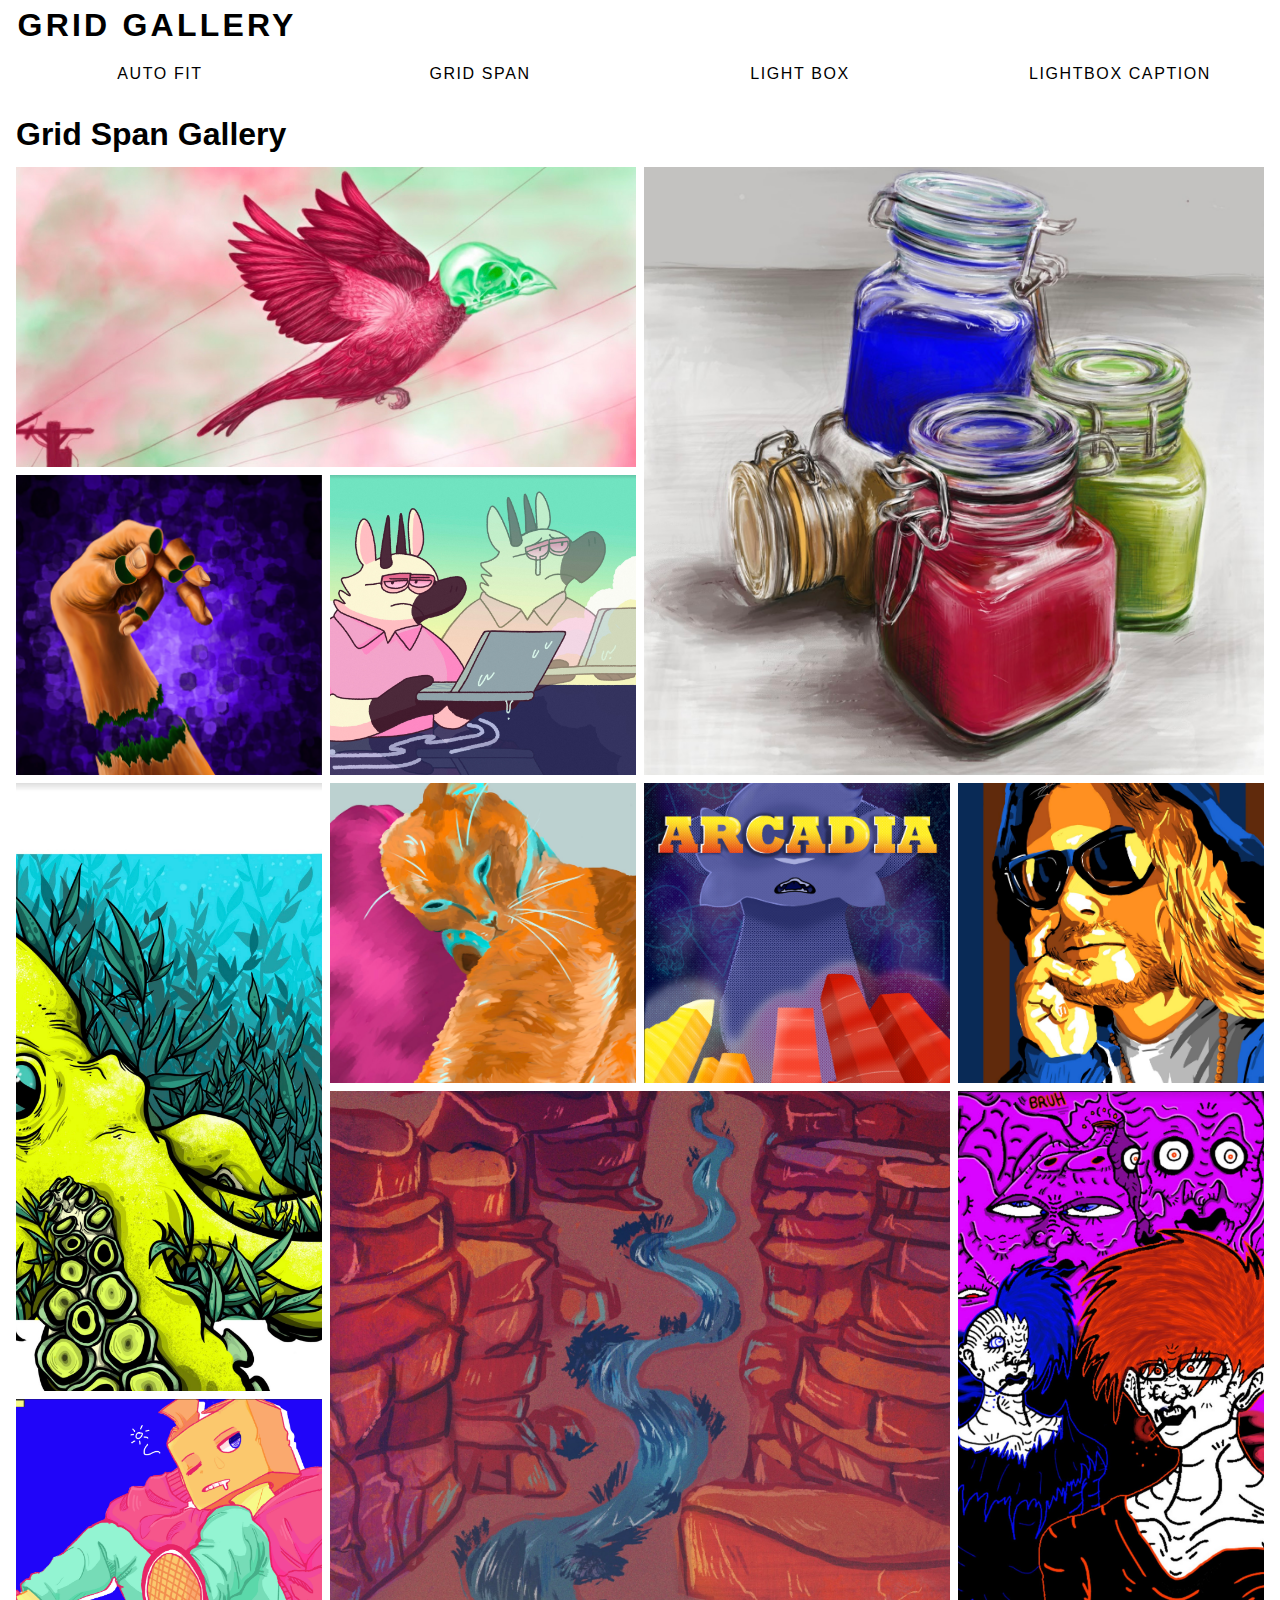
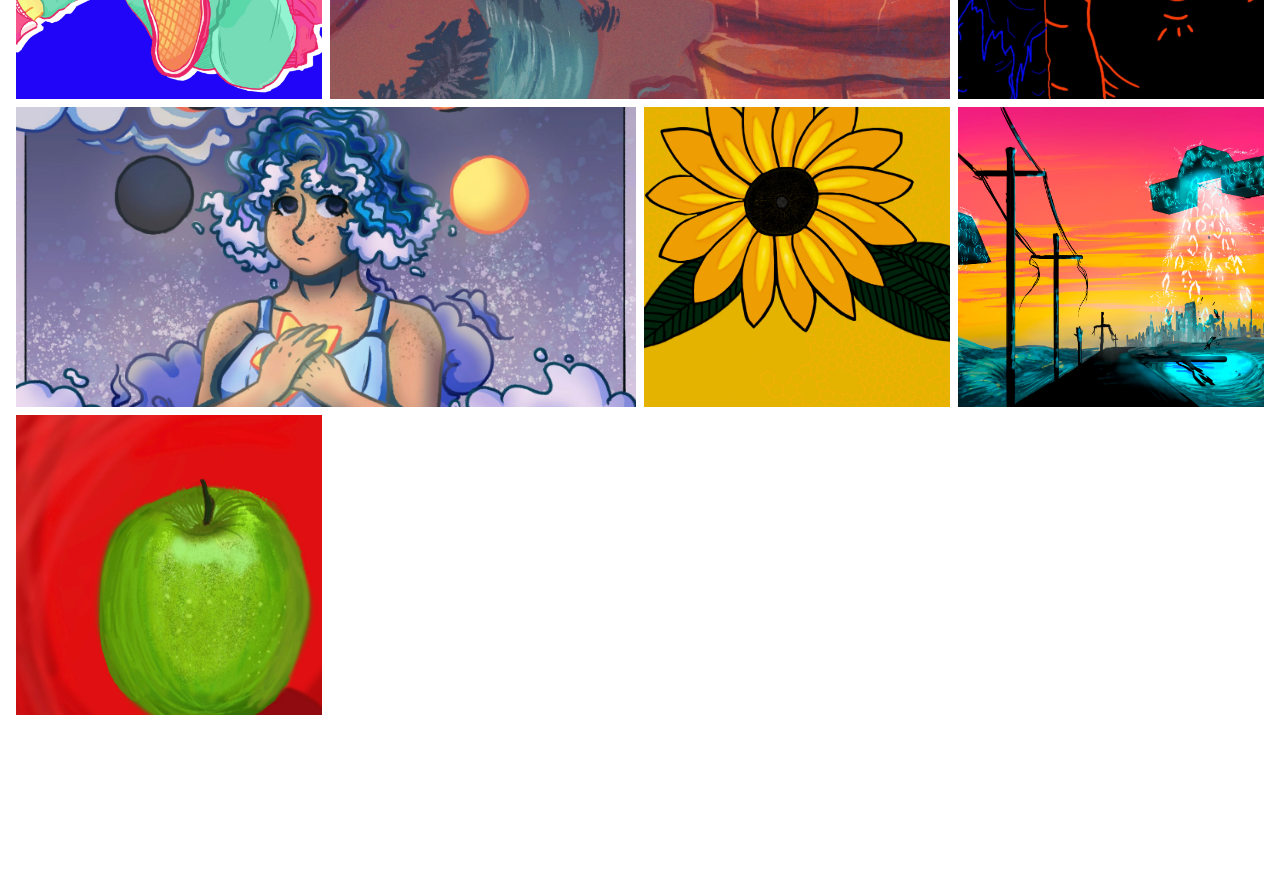
==== lightbox-caption.html @ 48a7dc5f "initial commit" ====
<!DOCTYPE html>
<html lang="en">
<head>
    <meta charset="UTF-8">
    <meta name="viewport" content="width=device-width, initial-scale=1.0">
    <link rel="stylesheet" href="css/styles.css">
    <link rel="stylesheet" href="css/glightbox.min.css">
    <title>Lightbox Caption Gallery</title>
</head>
<body>
    <header>
        <nav class="header-nav">
            <h1 class="logo"><a href="index.html">Grid Gallery</a></h1>
            <ul class="nav-menu">
                <li class="nav-item"><a href="index.html">Auto Fit</a></li>
                <li class="nav-item"><a href="grid-span.html">Grid Span</a></li>
                <li class="nav-item"><a href="lightbox.html">Light Box</a></li>
                <li class="nav-item"><a href="lightbox-caption.html">Lightbox Caption</a></li>
            </ul>
        </nav>
    </header>
    <main class="gallery-page">
        <h1>Grid Span Gallery</h1>
        <section class="gallery-span">
            <div class="gallery-item w-2"
                ><a href="img/menu-1.jpg" class="glightbox" data-glightbox="title:Bird; description: Bird flying under tellephone wires"
                    ><img src="img/menu-1.jpg" alt="portrait" class="gallery-img"
                ></a>
            </div>
            <div class="gallery-item w-2 h-2"
                ><a href="img/menu-2.jpg" class="glightbox"
                    ><img src="img/menu-2.jpg" alt="portrait" class="gallery-img"
                ></a>
            </div>
            <div class="gallery-item"
                ><a href="img/menu-3.jpg" class="glightbox"
                    ><img src="img/menu-3.jpg" alt="portrait" class="gallery-img"
                ></a>
            </div>
            <div class="gallery-item"
                ><a href="img/menu-4.jpg" class="glightbox"
                    ><img src="img/menu-4.jpg" alt="portrait" class="gallery-img"
                ></a>
            </div>
            <div class="gallery-item h-2"
                ><a href="img/menu-5.jpg" class="glightbox"
                    ><img src="img/menu-5.jpg" alt="portrait" class="gallery-img"
                ></a>
            </div>
            <div class="gallery-item"
                ><a href="img/menu-6.jpg" class="glightbox"
                    ><img src="img/menu-6.jpg" alt="portrait" class="gallery-img"
                    ></a>
                </div>
            <div class="gallery-item"
                ><a href="img/menu-7.jpg" class="glightbox"
                    ><img src="img/menu-7.jpg" alt="portrait" class="gallery-img"
                ></a>
            </div>
            <div class="gallery-item w-2 h-2"
                ><a href="img/menu-8.jpg"
                    ><img src="img/menu-8.jpg" alt="portrait" class="gallery-img"
                ></a></div>
            <div class="gallery-item"
                ><a href="img/menu-9.jpg" class="glightbox"
                    ><img src="img/menu-9.jpg" alt="portrait" class="gallery-img"
                ></a>
            </div>
            <div class="gallery-item h-2"
                ><a href="img/menu-10.jpg" class="glightbox"
                    ><img src="img/menu-10.jpg" alt="portrait" class="gallery-img"
                ></a>
            </div>
            <div class="gallery-item"
                ><a href="img/menu-11.jpg" class="glightbox"
                    ><img src="img/menu-11.jpg" alt="portrait" class="gallery-img h-3"
                ></a>
            </div>
            <div class="gallery-item w-2"
                ><a href="img/menu-12.jpg" class="glightbox"
                    ><img src="img/menu-12.jpg" alt="portrait" class="gallery-img w-2 h-3"
                ></a>
            </div>
            <div class="gallery-item"
                ><a href="img/menu-13.jpg" class="glightbox"
                    ><img src="img/menu-13.jpg" alt="portrait" class="gallery-img"
                ></a>
            </div>
            <div class="gallery-item"
                ><a href="img/menu-14.jpg" class="glightbox"
                    ><img src="img/menu-14.jpg" alt="portrait" class="gallery-img w-2 h-3"
                ></a>
            </div>
            <div class="gallery-item"
                ><a href="img/menu-15.jpg" class="glightbox"
                    ><img src="img/menu-15.jpg" alt="portrait" class="gallery-img"
                ></a>
            </div>
        </section>
    </main>
    <script src="js/glightbox.min.js"></script>
    <script type="text/javascript">
    const lightbox = GLightbox({ loop: true });
    </script>
</body>
</html>
---- css/styles.css ----
/* Basic Styles*/
html {
  font-size: 100%;
  line-height: 1.5rem;
  box-sizing: border-box;
  font-family: Arial, Helvetica, sans-serif;
  height: 100%;
}

body {
  margin: 0 auto;
  padding: 0;
  height: 100%;
  max-width: 1400px;
}

*,
*::before,
*::after {
  box-sizing: inherit;
}

img {
  width: 100%;
  height: auto;
  display: block;
}

/* Begin Navbar Styles*/
.hearder-nav {
  display: flex;
  flex-wrap: wrap;
  justify-content: center;
  align-items: center;
  line-height: 2rem;
  overflow: hidden;
  margin-bottom: 0.5rem;
  background-color: #ffffff;
  font-family: Arial, Helvetica, sans-serif;
}

.logo,
.nav-menu {
  text-transform: uppercase;
}
.nav-menu {
  list-style: none;
  display: flex;
  flex-wrap: wrap;
  justify-content: space-evenly;
  align-items: center;
  padding: 0;
  margin: 0;
}

.nav-item {
  flex: 1 0 50%;
  text-align: center;
}

.logo a,
.nav-menu a {
  display: block;
  text-decoration: none;
  letter-spacing: 0.2rem;
  padding: 0.8rem;
  color: #000000;
}

.logo a {
  font-weight: bold;
  font-size: 2rem;
}

.logo {
  margin: 0 auto;
}

.nav-menu a {
  letter-spacing: 0.1rem;
  border-bottom: 1px solid #ffffff;
  transition: all ease 0.2s;
}

.nav-menu a:hover {
  background-color: #ffffff;
  color: #000000;
  transform: none;
  border-bottom: 1px solid #000000;
  transition: all ease 0.2s;
}

.nav-menu a:active {
  transform: scale(0.9);
}

/* begin grid gallery styles */

.gallery-page {
  padding: 0 1rem 10rem 1rem;
}

.gallery-auto-fit {
  display: grid;
  grid-template-columns: repeat(auto-fit, minmax(300px, 1fr));
  grid-auto-rows: 300px;
  grid-gap: 0.5rem;
}

.gallery-span {
  display: grid;
  grid-template-columns: 1fr;
  grid-auto-rows: 300px;
  grid-gap: 0.5rem;
  grid-auto-flow: dense;
}

.gallery-item {
  height: 100%;
  width: 100%;
  overflow: hidden;
}

.gallery-img {
  height: 100%;
  object-fit: cover;
  transition: 0.5s ease-in-out;
}

.gallery-img:hover {
  transform: scale(1.5);
}

.w-1,
.w-2,
.w-3,
.w-4,
.w-5,
.w-6 {
  grid-column: span 1;
}

.h-1,
.h-2,
.h-3,
.h-4,
.h-5,
.h-6 {
  grid-row: span 1;
}

/* Begin media queries for large screens */
@media (min-width: 600px) {
  .hearder-nav {
    line-height: 1.5rem;
  }
  .nav-menu {
    width: 100%;
  }
  .nav-item {
    flex: 1 0 10%;
  }
  .gallery-span {
    grid-template-columns: repeat(auto-fit, minmax(300px, 1fr));
  }
  .w-1 {
    grid-column: span 1;
  }
  .w-2 {
    grid-column: span 2;
  }
  .w-3 {
    grid-column: span 3;
  }
  .w-4 {
    grid-column: span 4;
  }
  .w-5 {
    grid-column: span 5;
  }
  .w-6 {
    grid-column: span 6;
  }
  .h-1 {
    grid-row: span 1;
  }
  .h-2 {
    grid-row: span 2;
  }
  .h-3 {
    grid-row: span 3;
  }
  .h-4 {
    grid-row: span 4;
  }
  .h-5 {
    grid-row: span 5;
  }
  .h-6 {
    grid-row: span 6;
  }
}

@media (min-width: 900px) {
  .hearder-nav {
    justify-content: space-between;
    padding: 1rem 0;
    margin: 1rem auto 2rem auto;
    line-height: 1rem;
  }
  .nav-item {
    white-space: nowrap;
  }

  .nav-menu {
    width: auto;
  }
  .logo {
    margin: 0 0 0 0.3rem;
  }
}
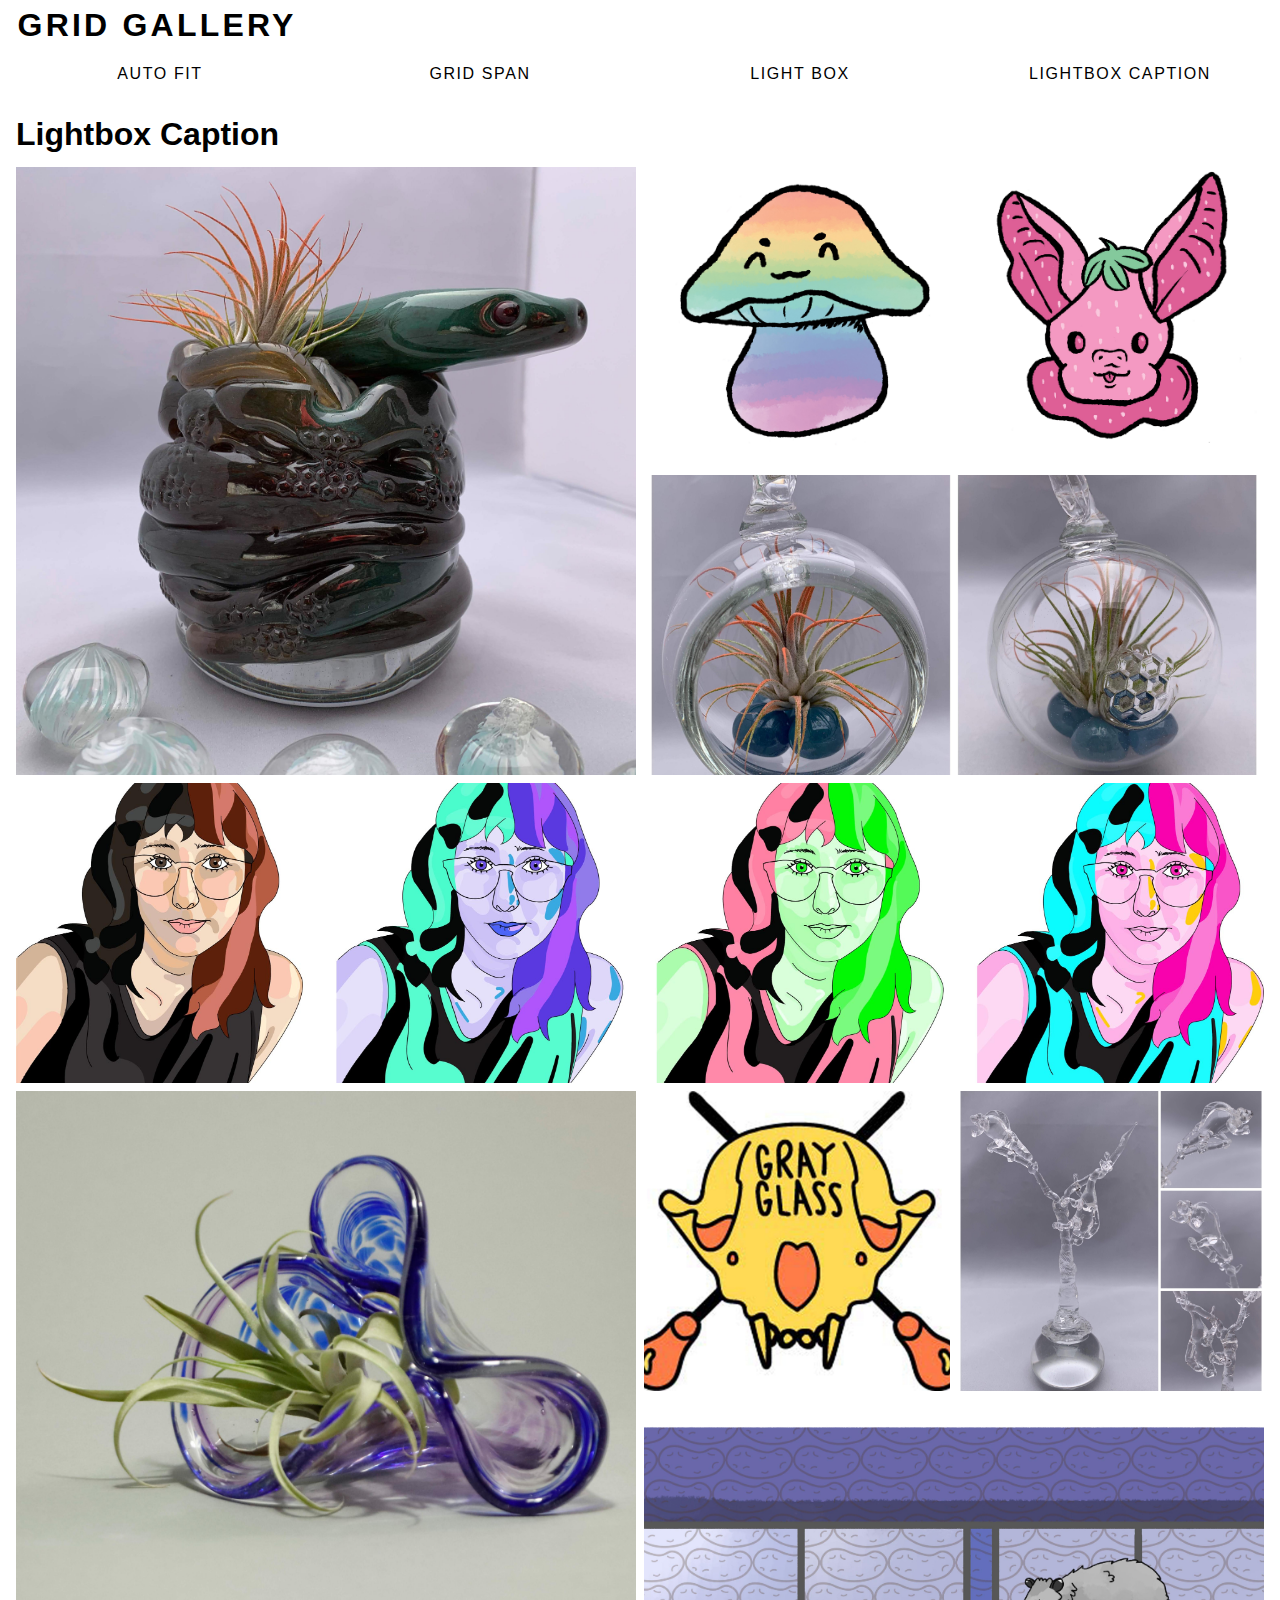
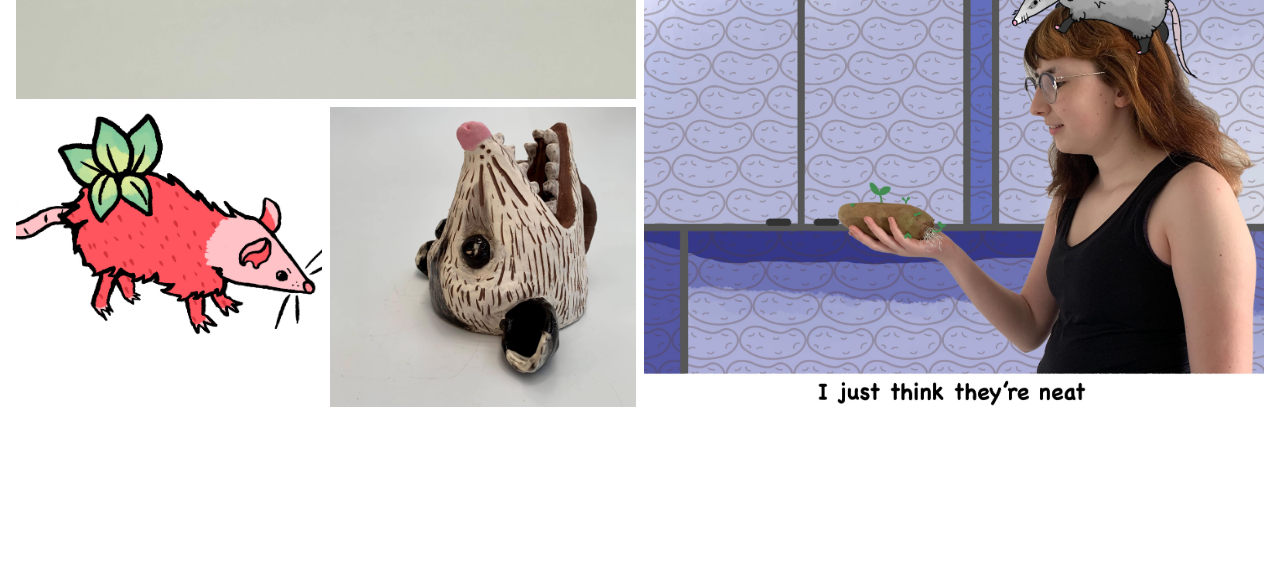
==== commit bc6d4434: "added images" ====
--- a/lightbox-caption.html
+++ b/lightbox-caption.html
@@ -20,80 +20,60 @@
         </nav>
     </header>
     <main class="gallery-page">
-        <h1>Grid Span Gallery</h1>
+        <h1>Lightbox Caption</h1>
         <section class="gallery-span">
+            <div class="gallery-item w-2 h-2"
+                ><a href="img/sylvia-altman-glass-snake.jpg" class="glightbox" data-glightbox="title:Bird; description: Bird flying under tellephone wires"
+                    ><img src="img/sylvia-altman-glass-snake.jpg" alt="portrait" class="gallery-img"
+                ></a>
+            </div>
+            <div class="gallery-item"
+                ><a href="img/sylvia-altman-rainbow-mushroom.jpg" class="glightbox"
+                    ><img src="img/sylvia-altman-rainbow-mushroom.jpg" alt="portrait" class="gallery-img"
+                ></a>
+            </div>
             <div class="gallery-item w-2"
-                ><a href="img/menu-1.jpg" class="glightbox" data-glightbox="title:Bird; description: Bird flying under tellephone wires"
-                    ><img src="img/menu-1.jpg" alt="portrait" class="gallery-img"
+                ><a href="img/sylvia-altman-glass-terrarium.jpg" class="glightbox"
+                    ><img src="img/sylvia-altman-glass-terrarium.jpg" alt="portrait" class="gallery-img"
+                ></a>
+            </div>
+            <div class="gallery-item"
+                ><a href="img/sylvia-altman-strawberry-bat.jpg" class="glightbox"
+                    ><img src="img/sylvia-altman-strawberry-bat.jpg" alt="portrait" class="gallery-img"
+                ></a>
+            </div>
+            <div class="gallery-item w-4"
+                ><a href="img/sylvia-altman-color-portrait.jpg" class="glightbox"
+                    ><img src="img/sylvia-altman-color-portrait.jpg" alt="portrait" class="gallery-img"
                 ></a>
             </div>
             <div class="gallery-item w-2 h-2"
-                ><a href="img/menu-2.jpg" class="glightbox"
-                    ><img src="img/menu-2.jpg" alt="portrait" class="gallery-img"
+                ><a href="img/sylvia-altman-plant-plate.jpg" class="glightbox"
+                    ><img src="img/sylvia-altman-plant-plate.jpg" alt="portrait" class="gallery-img"
+                    ></a>
+                </div>
+            <div class="gallery-item"
+                ><a href="img/sylvia-altman-possum-logo.jpg" class="glightbox"
+                    ><img src="img/sylvia-altman-possum-logo.jpg" alt="portrait" class="gallery-img"
+                ></a>
+            </div>
+            <div class="gallery-item w-2 h-2"
+                ><a href="img/sylvia-altman-thinks-theyre-neat.jpg"
+                    ><img src="img/sylvia-altman-thinks-theyre-neat.jpg" alt="portrait" class="gallery-img"
+                ></a></div>
+            <div class="gallery-item"
+                ><a href="img/sylvia-altman-glass-chameleon.jpg" class="glightbox"
+                    ><img src="img/sylvia-altman-glass-chameleon.jpg" alt="portrait" class="gallery-img"
                 ></a>
             </div>
             <div class="gallery-item"
-                ><a href="img/menu-3.jpg" class="glightbox"
-                    ><img src="img/menu-3.jpg" alt="portrait" class="gallery-img"
+                ><a href="img/sylvia-altman-strawberry-possum.jpg" class="glightbox"
+                    ><img src="img/sylvia-altman-strawberry-possum.jpg" alt="portrait" class="gallery-img"
                 ></a>
             </div>
             <div class="gallery-item"
-                ><a href="img/menu-4.jpg" class="glightbox"
-                    ><img src="img/menu-4.jpg" alt="portrait" class="gallery-img"
-                ></a>
-            </div>
-            <div class="gallery-item h-2"
-                ><a href="img/menu-5.jpg" class="glightbox"
-                    ><img src="img/menu-5.jpg" alt="portrait" class="gallery-img"
-                ></a>
-            </div>
-            <div class="gallery-item"
-                ><a href="img/menu-6.jpg" class="glightbox"
-                    ><img src="img/menu-6.jpg" alt="portrait" class="gallery-img"
-                    ></a>
-                </div>
-            <div class="gallery-item"
-                ><a href="img/menu-7.jpg" class="glightbox"
-                    ><img src="img/menu-7.jpg" alt="portrait" class="gallery-img"
-                ></a>
-            </div>
-            <div class="gallery-item w-2 h-2"
-                ><a href="img/menu-8.jpg"
-                    ><img src="img/menu-8.jpg" alt="portrait" class="gallery-img"
-                ></a></div>
-            <div class="gallery-item"
-                ><a href="img/menu-9.jpg" class="glightbox"
-                    ><img src="img/menu-9.jpg" alt="portrait" class="gallery-img"
-                ></a>
-            </div>
-            <div class="gallery-item h-2"
-                ><a href="img/menu-10.jpg" class="glightbox"
-                    ><img src="img/menu-10.jpg" alt="portrait" class="gallery-img"
-                ></a>
-            </div>
-            <div class="gallery-item"
-                ><a href="img/menu-11.jpg" class="glightbox"
-                    ><img src="img/menu-11.jpg" alt="portrait" class="gallery-img h-3"
-                ></a>
-            </div>
-            <div class="gallery-item w-2"
-                ><a href="img/menu-12.jpg" class="glightbox"
-                    ><img src="img/menu-12.jpg" alt="portrait" class="gallery-img w-2 h-3"
-                ></a>
-            </div>
-            <div class="gallery-item"
-                ><a href="img/menu-13.jpg" class="glightbox"
-                    ><img src="img/menu-13.jpg" alt="portrait" class="gallery-img"
-                ></a>
-            </div>
-            <div class="gallery-item"
-                ><a href="img/menu-14.jpg" class="glightbox"
-                    ><img src="img/menu-14.jpg" alt="portrait" class="gallery-img w-2 h-3"
-                ></a>
-            </div>
-            <div class="gallery-item"
-                ><a href="img/menu-15.jpg" class="glightbox"
-                    ><img src="img/menu-15.jpg" alt="portrait" class="gallery-img"
+                ><a href="img/sylvia-altman-ceramic-possum.jpg" class="glightbox"
+                    ><img src="img/sylvia-altman-ceramic-possum.jpg" alt="portrait" class="gallery-img h-3"
                 ></a>
             </div>
         </section>
